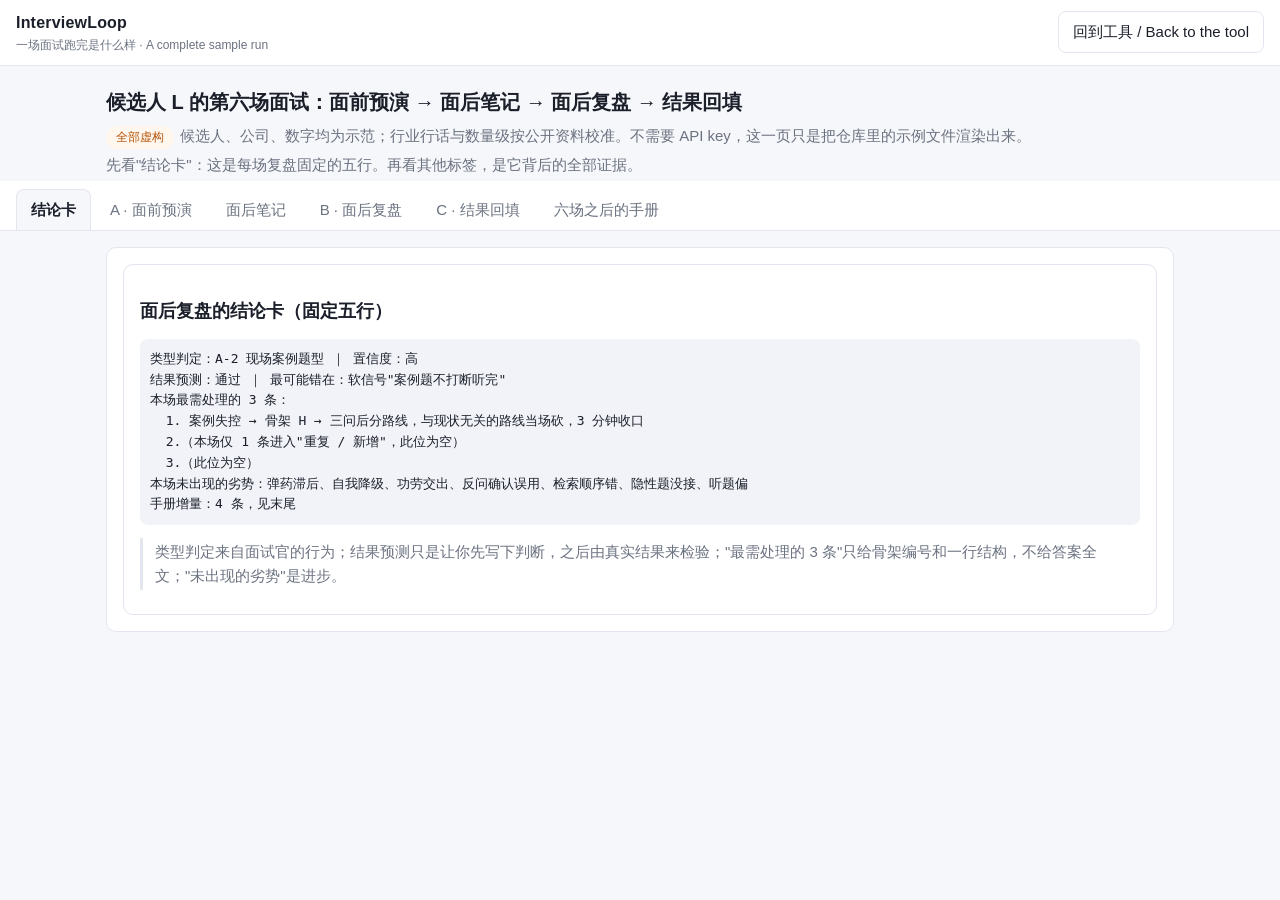
==== web/demo.html @ 67ae217a "Zero-install single-file prompt, no-key sample page, domestic model presets; README hero and honest " ====
<!doctype html>
<html lang="zh-CN">
<head>
<meta charset="utf-8">
<meta name="viewport" content="width=device-width, initial-scale=1">
<title>InterviewLoop · 一场完整示例</title>
<meta name="theme-color" content="#1f2a44">
<link rel="icon" href="icon.svg" type="image/svg+xml">
<link rel="stylesheet" href="style.css">
<style>
.demo-hero{max-width:1100px;margin:0 auto;padding:20px 16px 0}
.demo-hero h2{margin:0 0 6px;font-size:20px}
.demo-hero p{margin:4px 0;color:var(--muted)}
.pill{display:inline-block;background:var(--warn-bg);color:var(--warn);border-radius:999px;padding:2px 10px;font-size:12px;margin-right:6px}
</style>
</head>
<body>
<header class="top">
  <div><h1>InterviewLoop</h1><div class="sub">一场面试跑完是什么样 · A complete sample run</div></div>
  <div class="spacer"></div>
  <button class="sec" onclick="location.href='index.html'">回到工具 / Back to the tool</button>
</header>
<div class="demo-hero">
  <h2>候选人 L 的第六场面试：面前预演 → 面后笔记 → 面后复盘 → 结果回填</h2>
  <p><span class="pill">全部虚构</span>候选人、公司、数字均为示范；行业行话与数量级按公开资料校准。不需要 API key，这一页只是把仓库里的示例文件渲染出来。</p>
  <p>先看"结论卡"：这是每场复盘固定的五行。再看其他标签，是它背后的全部证据。</p>
</div>
<nav class="tabs" id="tabs"></nav>
<main><div class="card"><div class="out" id="out">加载中…</div></div></main>
<script src="md.js"></script>
<script>
(async () => {
  const { md2html } = window.ILmd;
  const [loop, hb] = await Promise.all([fetch('../example/loop-sample.md').then(r => r.text()), fetch('../example/handbook-sample.md').then(r => r.text())]);
  const parts = loop.split(/\n(?=# 第[一二三四五]部分)/);
  const pick = (kw) => parts.find(p => p.startsWith('# ') && p.split('\n')[0].includes(kw)) || '';
  const b = pick('第四部分');
  const card = (b.match(/## 第一段 · 结论卡[\s\S]*?(?=\n## 第二段)/) || [''])[0];
  const tabs = [
    ['结论卡', '# 面后复盘的结论卡（固定五行）\n\n' + card.replace('## 第一段 · 结论卡', '') + '\n\n> 类型判定来自面试官的行为；结果预测只是让你先写下判断，之后由真实结果来检验；"最需处理的 3 条"只给骨架编号和一行结构，不给答案全文；"未出现的劣势"是进步。'],
    ['A · 面前预演', pick('第一部分') + '\n\n' + pick('第二部分')],
    ['面后笔记', pick('第三部分')],
    ['B · 面后复盘', b],
    ['C · 结果回填', pick('第五部分')],
    ['六场之后的手册', hb],
  ];
  const nav = document.getElementById('tabs'), out = document.getElementById('out');
  tabs.forEach(([name, md], i) => {
    const btn = document.createElement('button'); btn.textContent = name; if (i === 0) btn.className = 'on';
    btn.onclick = () => { [...nav.children].forEach(x => x.classList.remove('on')); btn.classList.add('on'); out.innerHTML = md2html(md); window.scrollTo(0, 0); };
    nav.appendChild(btn);
  });
  out.innerHTML = md2html(tabs[0][1]);
})().catch((e) => { document.getElementById('out').textContent = '示例加载失败：' + e.message; });
</script>
</body>
</html>
---- web/style.css ----
:root{--bg:#f6f7fa;--fg:#1b1f2a;--muted:#6b7280;--line:#e3e6ee;--card:#fff;--accent:#1f2a44;--accent-fg:#fff;--warn:#b45309;--warn-bg:#fff7ed;--ok:#166534;--ok-bg:#f0fdf4;--code:#f1f3f8;--radius:10px}
@media (prefers-color-scheme:dark){:root{--bg:#12141a;--fg:#e6e8ef;--muted:#9aa1b1;--line:#2a2f3a;--card:#1a1d25;--accent:#dfe4f2;--accent-fg:#12141a;--warn:#fbbf24;--warn-bg:#2a2210;--ok:#86efac;--ok-bg:#10261a;--code:#232734}}
*{box-sizing:border-box}html,body{margin:0;background:var(--bg);color:var(--fg);font:15px/1.6 -apple-system,BlinkMacSystemFont,"PingFang SC","Helvetica Neue",Arial,"Noto Sans CJK SC",sans-serif}
a{color:inherit}button,input,select,textarea{font:inherit;color:inherit}
.top{display:flex;align-items:center;gap:12px;padding:10px 16px;border-bottom:1px solid var(--line);background:var(--card);position:sticky;top:0;z-index:5;flex-wrap:wrap}
.top h1{font-size:16px;margin:0;font-weight:700;letter-spacing:.2px}.top .sub{color:var(--muted);font-size:12px}
.top .spacer{flex:1}.top select,.top button{padding:6px 10px;border:1px solid var(--line);border-radius:8px;background:var(--card)}
.top .privacy{font-size:12px;color:var(--muted);width:100%}
nav.tabs{display:flex;gap:4px;padding:8px 16px 0;overflow-x:auto;border-bottom:1px solid var(--line);background:var(--card)}
nav.tabs button{white-space:nowrap;padding:8px 14px;border:1px solid transparent;border-bottom:none;border-radius:8px 8px 0 0;background:transparent;color:var(--muted);cursor:pointer}
nav.tabs button.on{background:var(--bg);border-color:var(--line);color:var(--fg);font-weight:600}
main{padding:16px;max-width:1100px;margin:0 auto}
section.panel{display:none}section.panel.on{display:block}
.card{background:var(--card);border:1px solid var(--line);border-radius:var(--radius);padding:16px;margin-bottom:16px}
.card h2{font-size:16px;margin:0 0 8px}.card h3{font-size:14px;margin:14px 0 6px}
.hint{color:var(--muted);font-size:13px}
label.f{display:block;margin:10px 0 4px;font-size:13px;color:var(--muted)}
textarea,input[type=text],input[type=password],input[type=number],select{width:100%;padding:8px 10px;border:1px solid var(--line);border-radius:8px;background:var(--bg)}
textarea{min-height:120px;resize:vertical;font-family:ui-monospace,SFMono-Regular,Menlo,Consolas,monospace;font-size:13px;line-height:1.5}
textarea.tall{min-height:320px}
.row{display:flex;gap:12px;flex-wrap:wrap}.row>*{flex:1 1 200px}
.btns{display:flex;gap:8px;flex-wrap:wrap;margin-top:12px;align-items:center}
button.pri{background:var(--accent);color:var(--accent-fg);border:1px solid var(--accent);padding:9px 16px;border-radius:8px;cursor:pointer;font-weight:600}
button.sec{background:var(--card);border:1px solid var(--line);padding:8px 14px;border-radius:8px;cursor:pointer}
button:disabled{opacity:.5;cursor:not-allowed}
.note{padding:10px 12px;border-radius:8px;font-size:13px;margin:8px 0}.note.warn{background:var(--warn-bg);color:var(--warn)}.note.ok{background:var(--ok-bg);color:var(--ok)}
.out{border:1px solid var(--line);border-radius:var(--radius);background:var(--card);padding:16px;min-height:80px}
.out pre{background:var(--code);padding:10px;border-radius:8px;overflow:auto;font-size:13px}
.out code{background:var(--code);padding:1px 5px;border-radius:4px;font-size:.92em}
.out table{border-collapse:collapse;width:100%;font-size:13px;margin:8px 0;display:block;overflow-x:auto}
.out th,.out td{border:1px solid var(--line);padding:5px 8px;text-align:left;vertical-align:top}
.out h1,.out h2,.out h3{margin:16px 0 6px}.out h1{font-size:18px}.out h2{font-size:16px}.out h3{font-size:14px}
.out blockquote{border-left:3px solid var(--line);margin:8px 0;padding:2px 12px;color:var(--muted)}
.out .gap{background:var(--warn-bg);color:var(--warn);padding:0 4px;border-radius:4px}
.status{font-size:13px;color:var(--muted);min-height:20px}
.gate{max-width:720px;margin:32px auto}.gate ol{padding-left:22px}.gate li{margin:10px 0}
.gate pre{background:var(--code);padding:12px;border-radius:8px;font-size:13px;overflow:auto}
.chk{display:flex;gap:8px;align-items:flex-start;margin-top:16px}
.kv{font-size:13px;color:var(--muted)}
details summary{cursor:pointer}
@media (max-width:600px){main{padding:12px}.card{padding:12px}}

#p-about p,#p-about li{line-height:1.75}#p-about ul,#p-about ol{padding-left:22px}#p-about li{margin:6px 0}
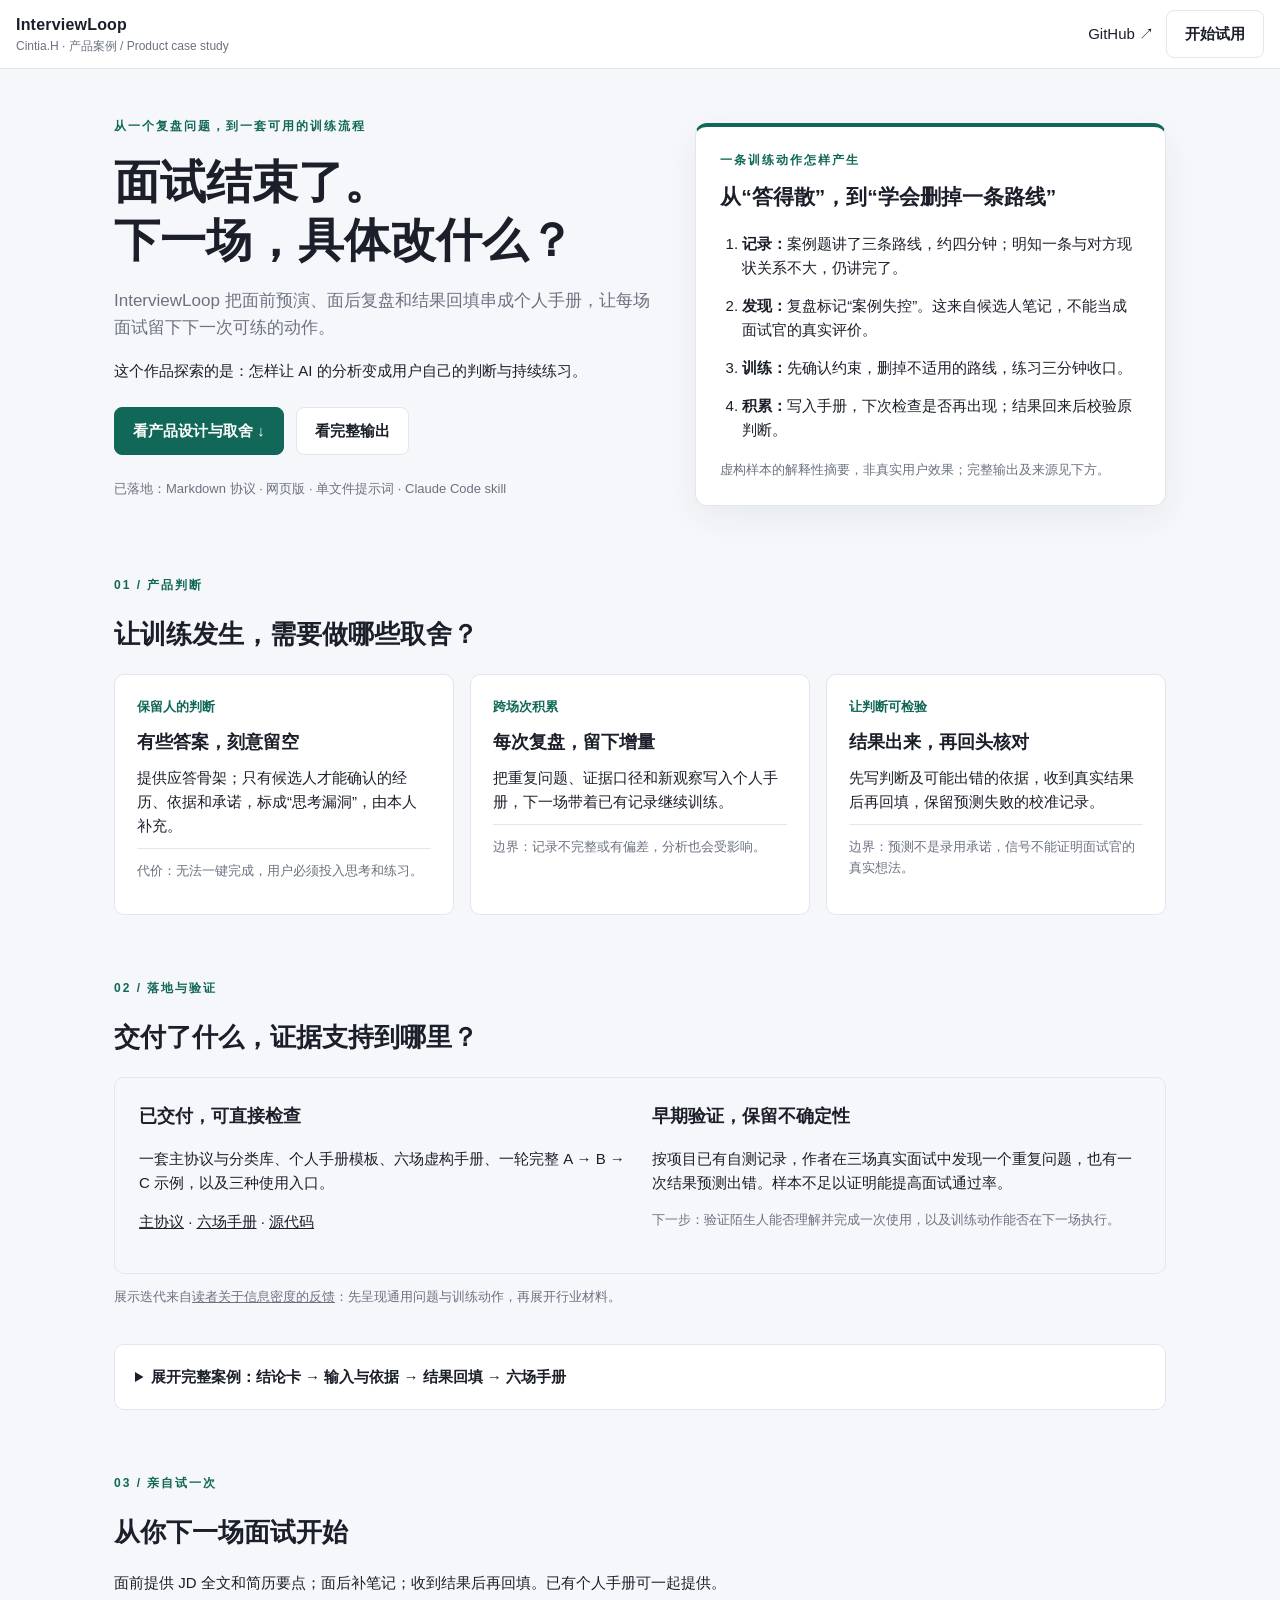
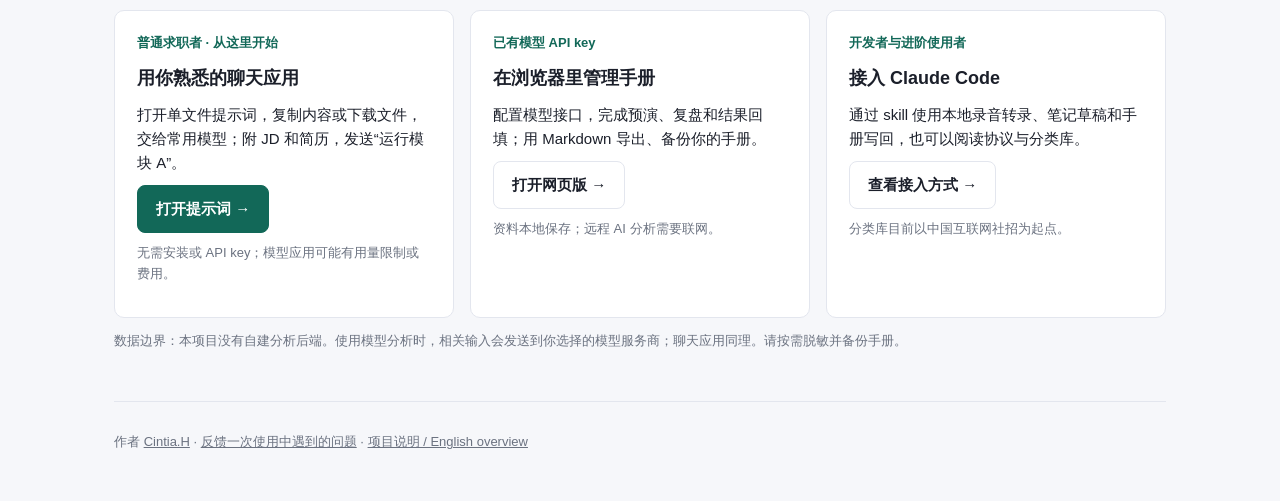
==== commit 912c315a: "Reframe showcase around product decisions and evidence" ====
--- a/web/demo.html
+++ b/web/demo.html
@@ -3,35 +3,84 @@
 <head>
 <meta charset="utf-8">
 <meta name="viewport" content="width=device-width, initial-scale=1">
-<title>InterviewLoop · 一场完整示例</title>
+<title>InterviewLoop · 产品设计、落地与完整示例</title>
+<meta name="description" content="从面试复盘问题出发，看 InterviewLoop 的产品取舍、可运行示例与验证边界，再开始你的一场训练。">
 <meta name="theme-color" content="#1f2a44">
 <link rel="icon" href="icon.svg" type="image/svg+xml">
 <link rel="stylesheet" href="style.css">
 <style>
-.demo-hero{max-width:1100px;margin:0 auto;padding:20px 16px 0}
-.demo-hero h2{margin:0 0 6px;font-size:20px}
-.demo-hero p{margin:4px 0;color:var(--muted)}
-.pill{display:inline-block;background:var(--warn-bg);color:var(--warn);border-radius:999px;padding:2px 10px;font-size:12px;margin-right:6px}
+:root{--show-accent:#126858}html{scroll-behavior:smooth;scroll-padding-top:90px}.showcase{max-width:1100px;margin:auto;padding:48px 24px}.eyebrow{font-size:12px;letter-spacing:2px;color:var(--show-accent);font-weight:700}.hero{display:grid;grid-template-columns:1.15fr 1fr;gap:40px;align-items:center}.hero h2{font-size:clamp(30px,4vw,46px);line-height:1.25;margin:18px 0}.lede{color:var(--muted);font-size:17px;max-width:570px}.actions{display:flex;gap:12px;flex-wrap:wrap;margin:24px 0}.action{display:inline-block;padding:11px 18px;border:1px solid var(--line);border-radius:8px;text-decoration:none;background:var(--card);font-weight:600}.action.primary{background:var(--show-accent);color:white;border-color:var(--show-accent)}.sample{background:var(--card);border:1px solid var(--line);border-top:4px solid var(--show-accent);border-radius:12px;padding:24px;box-shadow:0 12px 35px #152d2810}.sample h3{font-size:21px;margin:10px 0 18px}.sample ol{padding-left:22px}.sample li{margin:14px 0}.sample small,.muted{color:var(--muted)}.block{margin-top:64px}.block h2{font-size:26px;line-height:1.35}.grid{display:grid;grid-template-columns:repeat(3,1fr);gap:16px}.tile{padding:22px;border:1px solid var(--line);background:var(--card);border-radius:10px}.tile h3{margin:10px 0;font-size:18px}.tile p{margin:10px 0}.num{color:var(--show-accent);font-weight:700;font-size:13px}.tradeoff{border-top:1px solid var(--line);padding-top:12px;color:var(--muted);font-size:13px}.validation{display:grid;grid-template-columns:1fr 1fr;gap:24px;padding:24px;border:1px solid var(--line);border-radius:10px}.validation h3{margin-top:0}.evidence{margin-top:36px;border:1px solid var(--line);border-radius:10px;background:var(--card);overflow:hidden}.evidence>summary{padding:20px;font-weight:650}.evidence .out{border:0}.tabs{position:static}.foot{padding-top:30px;margin-top:50px;border-top:1px solid var(--line);font-size:13px;color:var(--muted)}.top a{text-decoration:none}.top .sub{max-width:650px}@media(prefers-color-scheme:dark){:root{--show-accent:#69c7b0}.action.primary{color:#10251f}}@media(max-width:720px){.showcase{padding:28px 16px}.hero,.grid,.validation{grid-template-columns:1fr}.hero{gap:16px}.block{margin-top:42px}.top{position:static}.sample{padding:20px}.hero h2{font-size:32px}}@media(prefers-reduced-motion:reduce){html{scroll-behavior:auto}}
 </style>
 </head>
 <body>
 <header class="top">
-  <div><h1>InterviewLoop</h1><div class="sub">一场面试跑完是什么样 · A complete sample run</div></div>
+  <div><h1>InterviewLoop</h1><div class="sub">Cintia.H · 产品案例 / Product case study</div></div>
   <div class="spacer"></div>
-  <button class="sec" onclick="location.href='index.html'">回到工具 / Back to the tool</button>
+  <a href="https://github.com/interviewloop-cn/interviewloop">GitHub ↗</a>
+  <a class="action" href="#try">开始试用</a>
 </header>
-<div class="demo-hero">
-  <h2>候选人 L 的第六场面试：面前预演 → 面后笔记 → 面后复盘 → 结果回填</h2>
-  <p><span class="pill">全部虚构</span>候选人、公司、数字均为示范；行业行话与数量级按公开资料校准。不需要 API key，这一页只是把仓库里的示例文件渲染出来。</p>
-  <p>先看"结论卡"：这是每场复盘固定的五行。再看其他标签，是它背后的全部证据。</p>
-</div>
-<nav class="tabs" id="tabs"></nav>
-<main><div class="card"><div class="out" id="out">加载中…</div></div></main>
+<main class="showcase">
+  <section class="hero" aria-labelledby="hero-title">
+    <div>
+      <div class="eyebrow">从一个复盘问题，到一套可用的训练流程</div>
+      <h2 id="hero-title">面试结束了。<br>下一场，具体改什么？</h2>
+      <p class="lede">InterviewLoop 把面前预演、面后复盘和结果回填串成个人手册，让每场面试留下下一次可练的动作。</p>
+      <p>这个作品探索的是：怎样让 AI 的分析变成用户自己的判断与持续练习。</p>
+      <div class="actions"><a class="action primary" href="#decisions">看产品设计与取舍 ↓</a><a class="action" href="#evidence">看完整输出</a></div>
+      <p class="hint">已落地：Markdown 协议 · 网页版 · 单文件提示词 · Claude Code skill</p>
+    </div>
+    <aside class="sample" aria-label="虚构案例的复盘摘要">
+      <div class="eyebrow">一条训练动作怎样产生</div>
+      <h3>从“答得散”，到“学会删掉一条路线”</h3>
+      <ol>
+        <li><b>记录：</b>案例题讲了三条路线，约四分钟；明知一条与对方现状关系不大，仍讲完了。</li>
+        <li><b>发现：</b>复盘标记“案例失控”。这来自候选人笔记，不能当成面试官的真实评价。</li>
+        <li><b>训练：</b>先确认约束，删掉不适用的路线，练习三分钟收口。</li>
+        <li><b>积累：</b>写入手册，下次检查是否再出现；结果回来后校验原判断。</li>
+      </ol>
+      <small>虚构样本的解释性摘要，非真实用户效果；完整输出及来源见下方。</small>
+    </aside>
+  </section>
+  <section class="block" id="decisions" aria-labelledby="decision-title">
+    <div class="eyebrow">01 / 产品判断</div><h2 id="decision-title">让训练发生，需要做哪些取舍？</h2>
+    <div class="grid">
+      <article class="tile"><div class="num">保留人的判断</div><h3>有些答案，刻意留空</h3><p>提供应答骨架；只有候选人才能确认的经历、依据和承诺，标成“思考漏洞”，由本人补充。</p><p class="tradeoff">代价：无法一键完成，用户必须投入思考和练习。</p></article>
+      <article class="tile"><div class="num">跨场次积累</div><h3>每次复盘，留下增量</h3><p>把重复问题、证据口径和新观察写入个人手册，下一场带着已有记录继续训练。</p><p class="tradeoff">边界：记录不完整或有偏差，分析也会受影响。</p></article>
+      <article class="tile"><div class="num">让判断可检验</div><h3>结果出来，再回头核对</h3><p>先写判断及可能出错的依据，收到真实结果后再回填，保留预测失败的校准记录。</p><p class="tradeoff">边界：预测不是录用承诺，信号不能证明面试官的真实想法。</p></article>
+    </div>
+  </section>
+  <section class="block" aria-labelledby="validation-title">
+    <div class="eyebrow">02 / 落地与验证</div><h2 id="validation-title">交付了什么，证据支持到哪里？</h2>
+    <div class="validation">
+      <div><h3>已交付，可直接检查</h3><p>一套主协议与分类库、个人手册模板、六场虚构手册、一轮完整 A → B → C 示例，以及三种使用入口。</p><p><a href="../PROTOCOL.md">主协议</a> · <a href="../example/handbook-sample.md">六场手册</a> · <a href="https://github.com/interviewloop-cn/interviewloop">源代码</a></p></div>
+      <div><h3>早期验证，保留不确定性</h3><p>按项目已有自测记录，作者在三场真实面试中发现一个重复问题，也有一次结果预测出错。样本不足以证明能提高面试通过率。</p><p class="hint">下一步：验证陌生人能否理解并完成一次使用，以及训练动作能否在下一场执行。</p></div>
+    </div>
+    <p class="hint">展示迭代来自<a href="https://github.com/ruanyf/weekly/issues/12071#issuecomment-6031510046">读者关于信息密度的反馈</a>：先呈现通用问题与训练动作，再展开行业材料。</p>
+    <details class="evidence" id="evidence"><summary>展开完整案例：结论卡 → 输入与依据 → 结果回填 → 六场手册</summary>
+      <div style="padding:0 20px"><p><b>候选人 L 的第六场面试 · 全部虚构</b></p><p class="hint">行业背景为骨科器械临床市场。示例演示输出形态，并非效果验证；无需 API key。本轮未演示追问预演、跨轮对照和转录指标。</p></div>
+      <nav class="tabs" id="tabs" aria-label="案例材料"></nav>
+      <div class="out" id="out" role="region" aria-live="polite" aria-label="所选案例材料">加载中…</div>
+    </details>
+  </section>
+  <section class="block" id="try" aria-labelledby="try-title"><div class="eyebrow">03 / 亲自试一次</div><h2 id="try-title">从你下一场面试开始</h2><p>面前提供 JD 全文和简历要点；面后补笔记；收到结果后再回填。已有个人手册可一起提供。</p>
+    <div class="grid">
+      <article class="tile"><div class="num">普通求职者 · 从这里开始</div><h3>用你熟悉的聊天应用</h3><p>打开单文件提示词，复制内容或下载文件，交给常用模型；附 JD 和简历，发送“运行模块 A”。</p><a class="action primary" href="../PROMPT.zh.md">打开提示词 →</a><p class="hint">无需安装或 API key；模型应用可能有用量限制或费用。</p></article>
+      <article class="tile"><div class="num">已有模型 API key</div><h3>在浏览器里管理手册</h3><p>配置模型接口，完成预演、复盘和结果回填；用 Markdown 导出、备份你的手册。</p><a class="action" href="index.html">打开网页版 →</a><p class="hint">资料本地保存；远程 AI 分析需要联网。</p></article>
+      <article class="tile"><div class="num">开发者与进阶使用者</div><h3>接入 Claude Code</h3><p>通过 skill 使用本地录音转录、笔记草稿和手册写回，也可以阅读协议与分类库。</p><a class="action" href="https://github.com/interviewloop-cn/interviewloop#开发者接入">查看接入方式 →</a><p class="hint">分类库目前以中国互联网社招为起点。</p></article>
+    </div>
+    <p class="hint">数据边界：本项目没有自建分析后端。使用模型分析时，相关输入会发送到你选择的模型服务商；聊天应用同理。请按需脱敏并备份手册。</p>
+  </section>
+  <footer class="foot">作者 <a href="https://github.com/cintiahuang123-ai">Cintia.H</a> · <a href="https://github.com/interviewloop-cn/interviewloop/issues/new/choose">反馈一次使用中遇到的问题</a> · <a href="../README.md">项目说明 / English overview</a></footer>
+</main>
 <script src="md.js"></script>
 <script>
+function openEvidence() { if (location.hash === '#evidence') document.getElementById('evidence').open = true; }
+window.addEventListener('hashchange', openEvidence);
+openEvidence();
 (async () => {
   const { md2html } = window.ILmd;
-  const [loop, hb] = await Promise.all([fetch('../example/loop-sample.md').then(r => r.text()), fetch('../example/handbook-sample.md').then(r => r.text())]);
+  const read = async (url) => { const r = await fetch(url); if (!r.ok) throw new Error('无法读取案例资料'); return r.text(); };
+  const [loop, hb] = await Promise.all([read('../example/loop-sample.md'), read('../example/handbook-sample.md')]);
   const parts = loop.split(/\n(?=# 第[一二三四五]部分)/);
   const pick = (kw) => parts.find(p => p.startsWith('# ') && p.split('\n')[0].includes(kw)) || '';
   const b = pick('第四部分');
@@ -46,8 +95,8 @@
   ];
   const nav = document.getElementById('tabs'), out = document.getElementById('out');
   tabs.forEach(([name, md], i) => {
-    const btn = document.createElement('button'); btn.textContent = name; if (i === 0) btn.className = 'on';
-    btn.onclick = () => { [...nav.children].forEach(x => x.classList.remove('on')); btn.classList.add('on'); out.innerHTML = md2html(md); window.scrollTo(0, 0); };
+    const btn = document.createElement('button'); btn.textContent = name; btn.type = 'button'; btn.setAttribute('aria-pressed', String(i === 0)); if (i === 0) btn.className = 'on';
+    btn.onclick = () => { [...nav.children].forEach(x => { x.classList.remove('on'); x.setAttribute('aria-pressed', 'false'); }); btn.classList.add('on'); btn.setAttribute('aria-pressed', 'true'); out.innerHTML = md2html(md); };
     nav.appendChild(btn);
   });
   out.innerHTML = md2html(tabs[0][1]);
--- a/web/style.css
+++ b/web/style.css
@@ -25,7 +25,7 @@
 button:disabled{opacity:.5;cursor:not-allowed}
 .note{padding:10px 12px;border-radius:8px;font-size:13px;margin:8px 0}.note.warn{background:var(--warn-bg);color:var(--warn)}.note.ok{background:var(--ok-bg);color:var(--ok)}
 .out{border:1px solid var(--line);border-radius:var(--radius);background:var(--card);padding:16px;min-height:80px}
-.out pre{background:var(--code);padding:10px;border-radius:8px;overflow:auto;font-size:13px}
+.out pre{background:var(--code);padding:10px;border-radius:8px;overflow:auto;font-size:13px;white-space:pre-wrap;word-break:break-word}
 .out code{background:var(--code);padding:1px 5px;border-radius:4px;font-size:.92em}
 .out table{border-collapse:collapse;width:100%;font-size:13px;margin:8px 0;display:block;overflow-x:auto}
 .out th,.out td{border:1px solid var(--line);padding:5px 8px;text-align:left;vertical-align:top}
